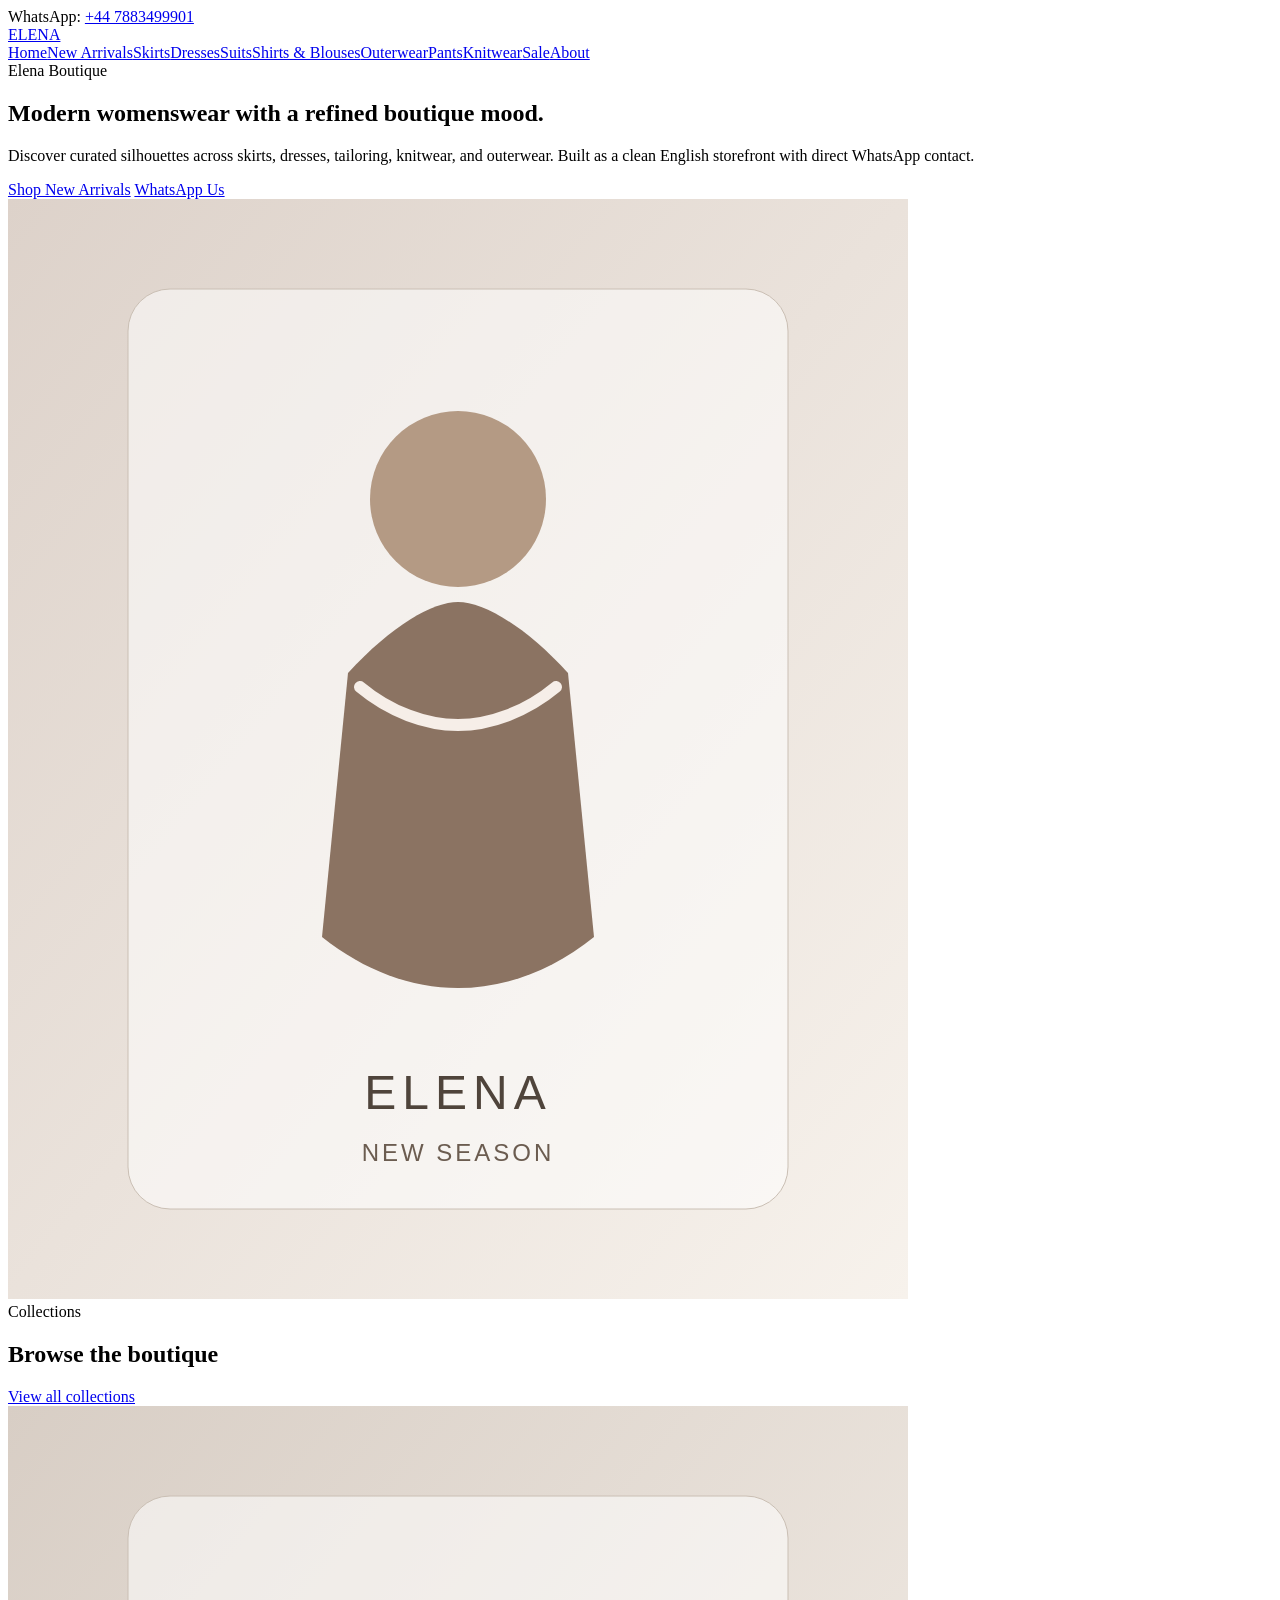
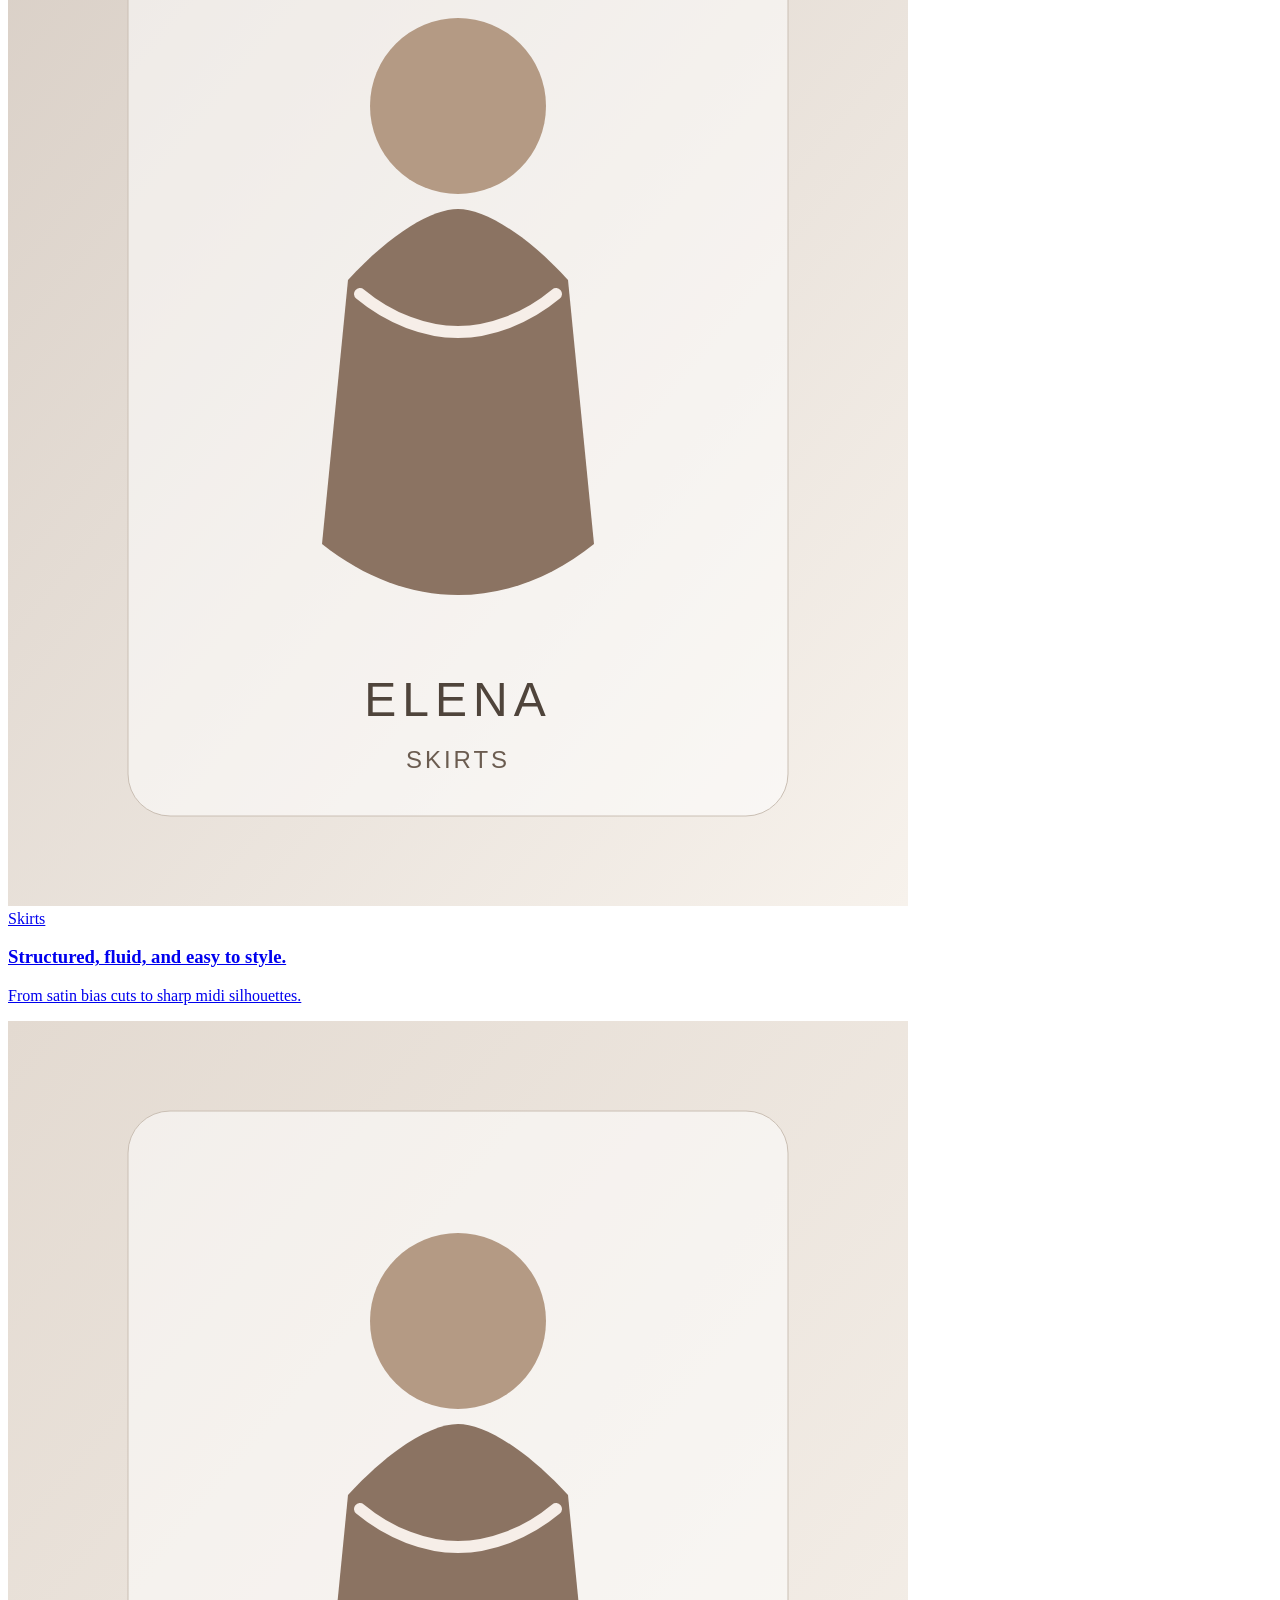
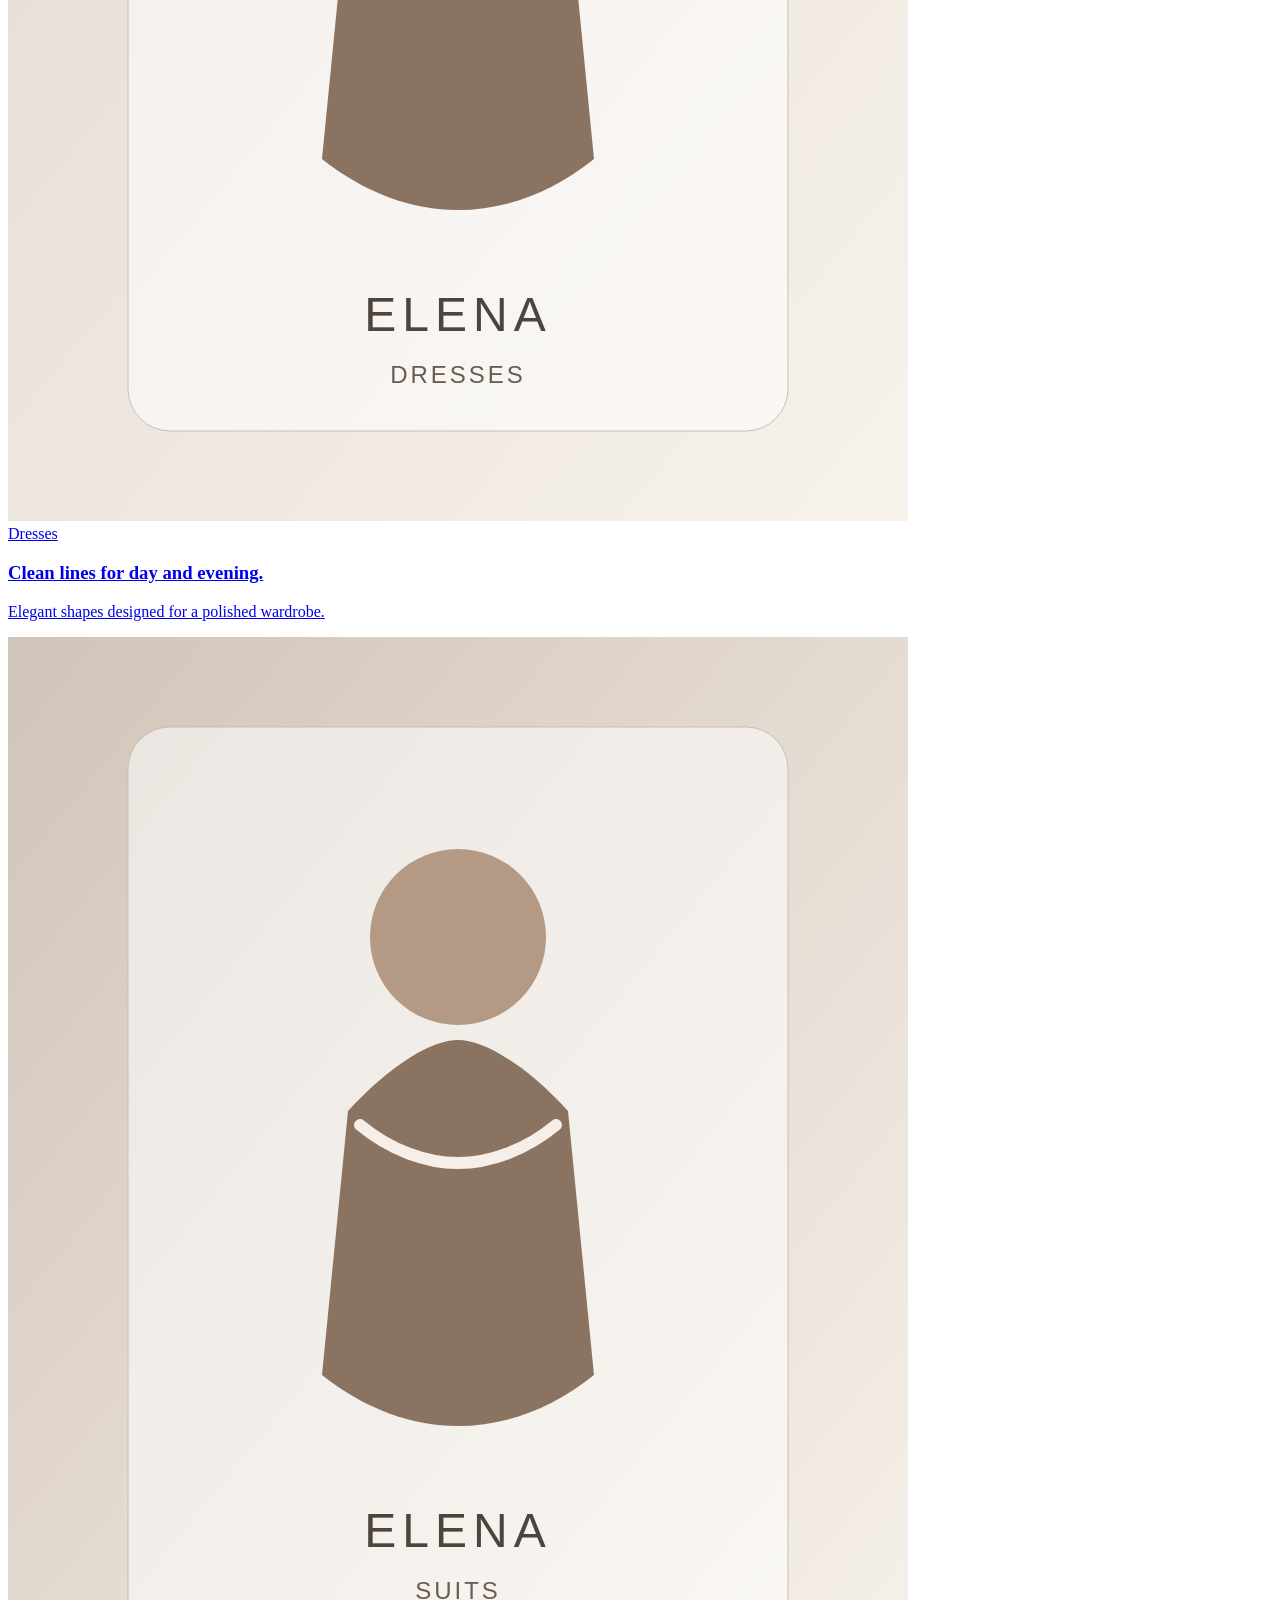
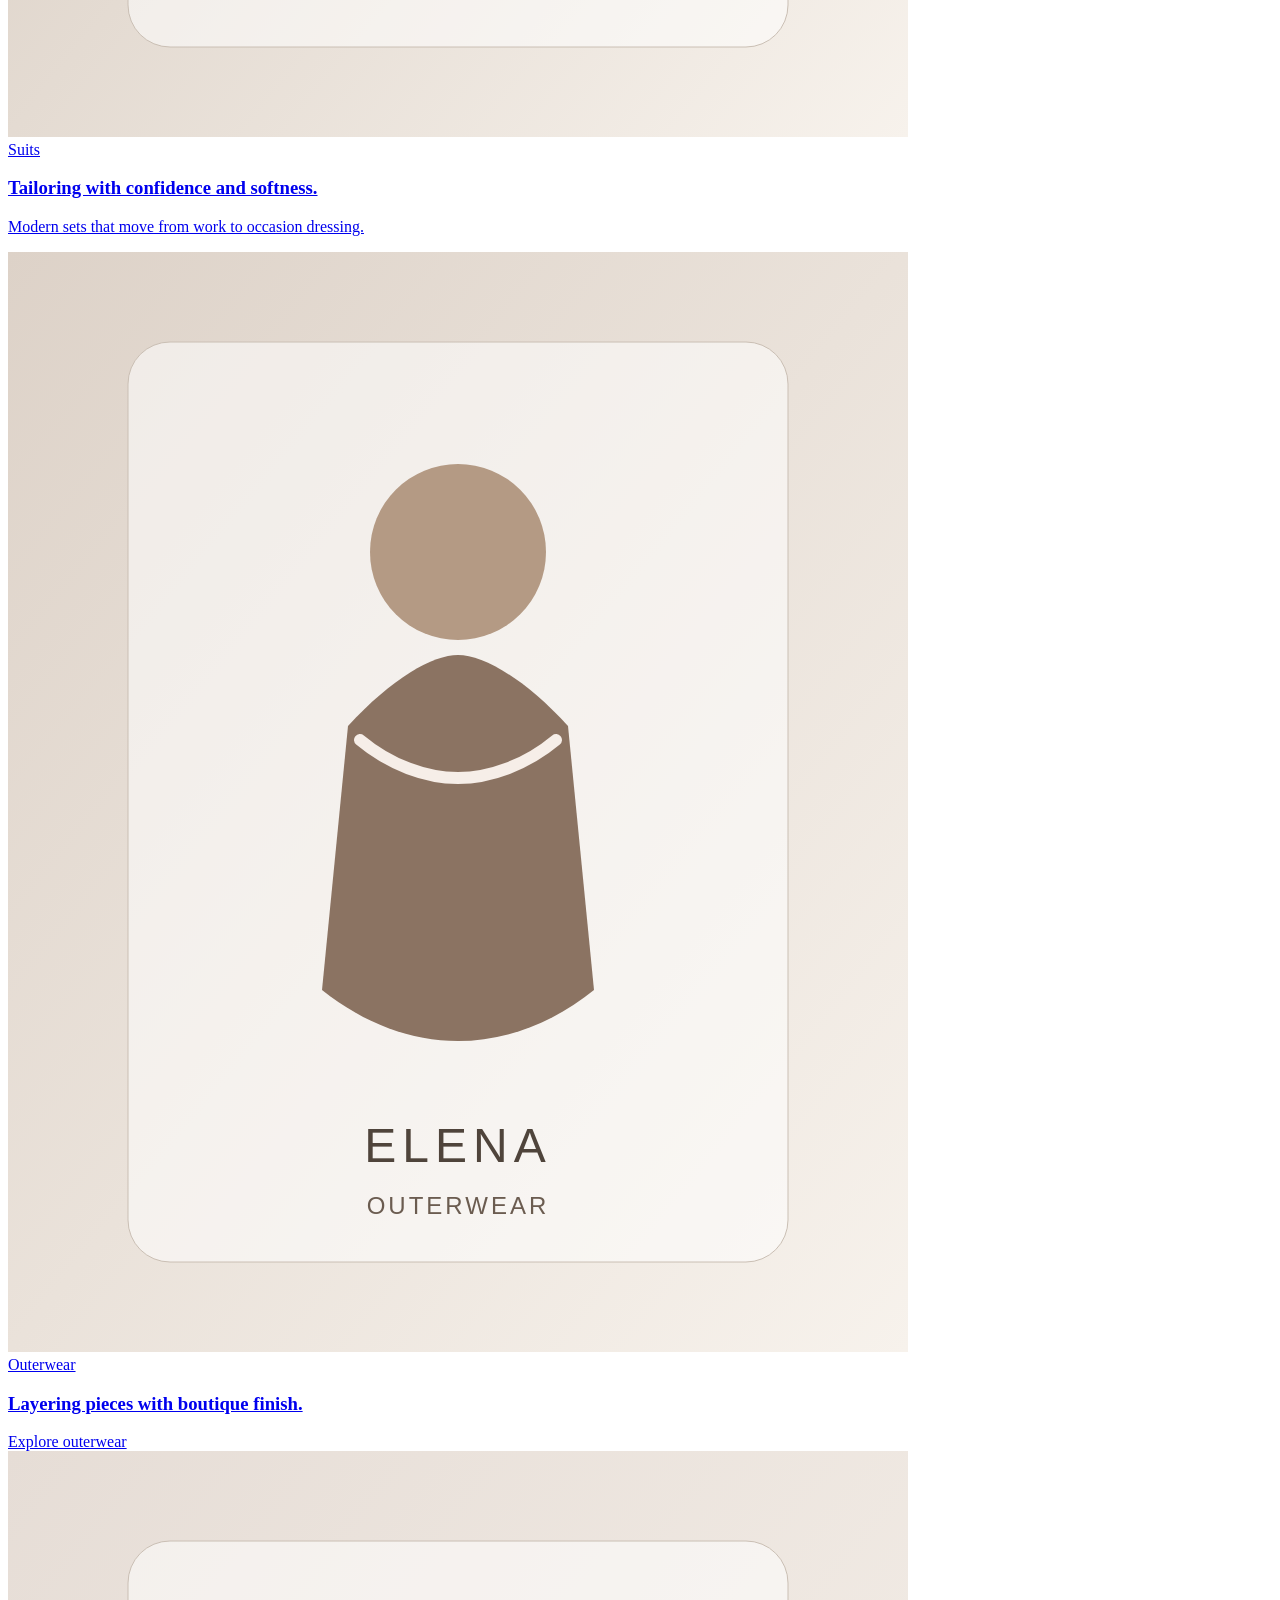
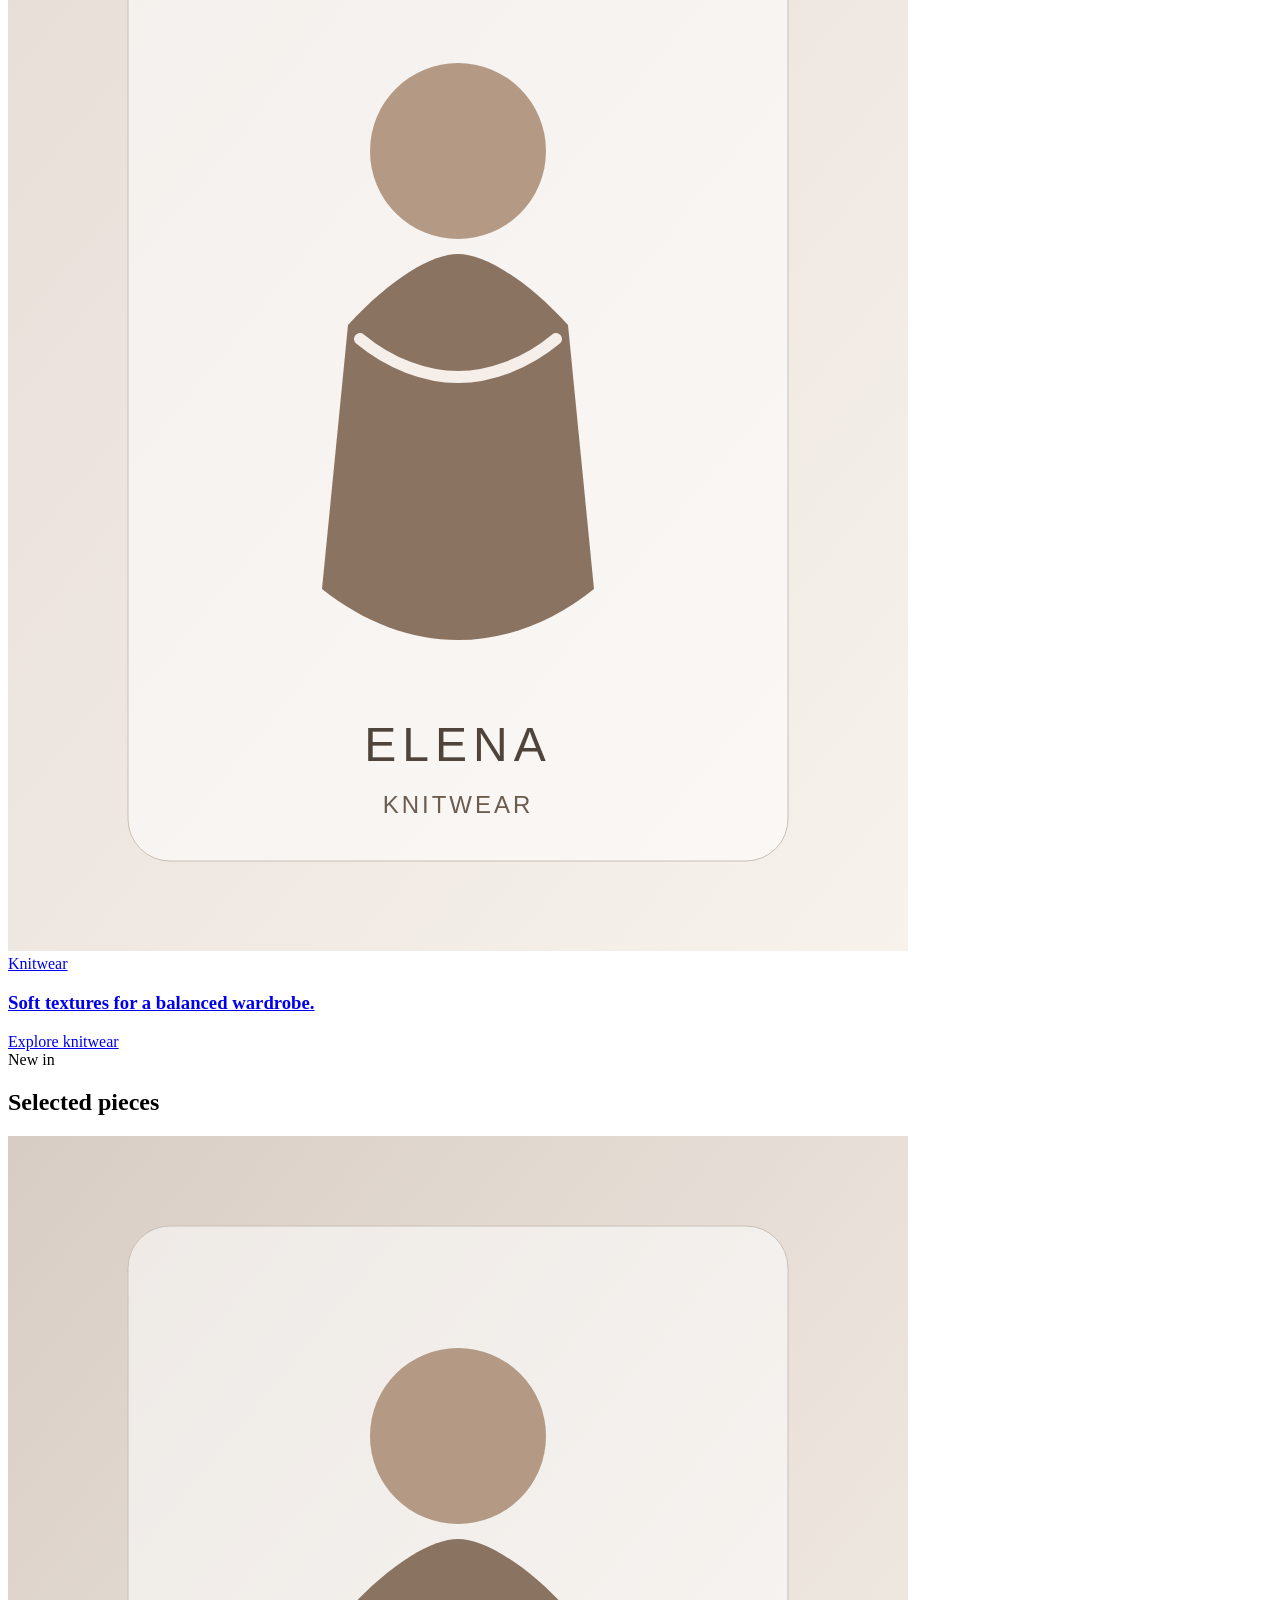
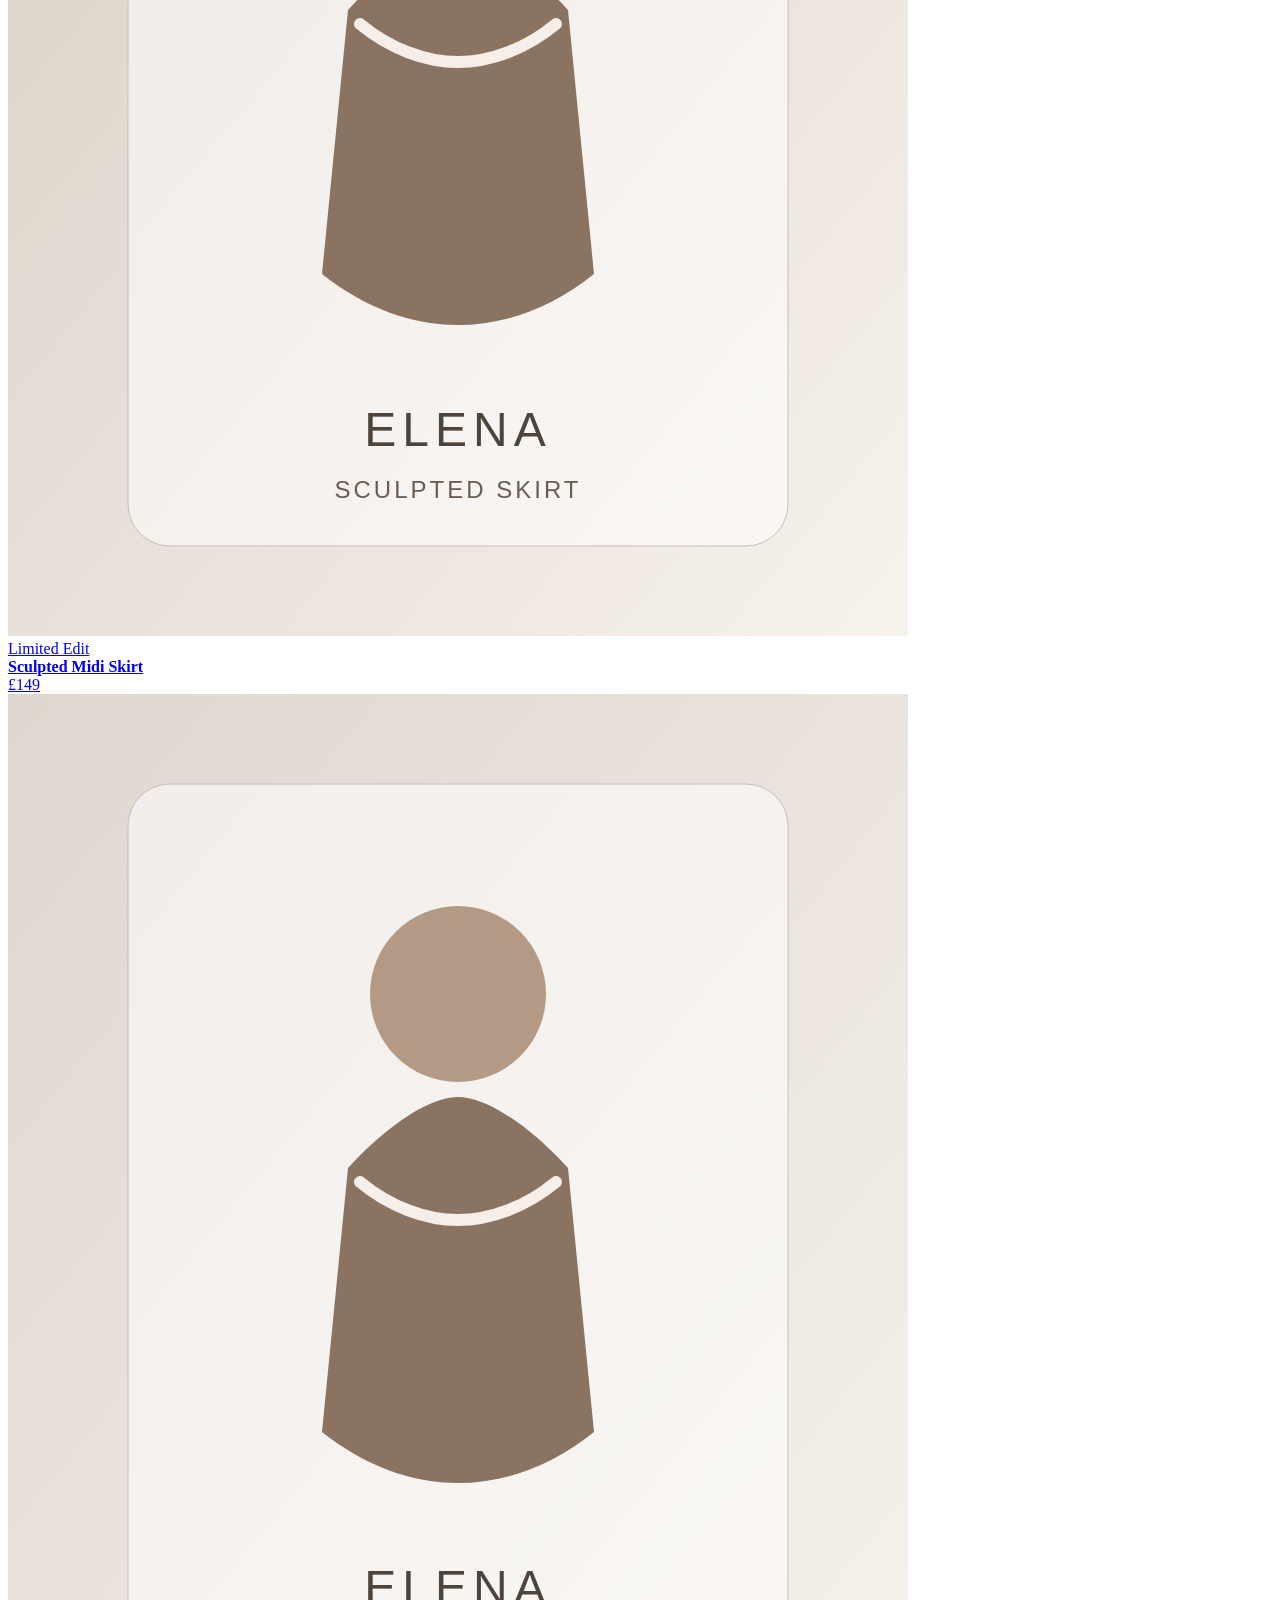
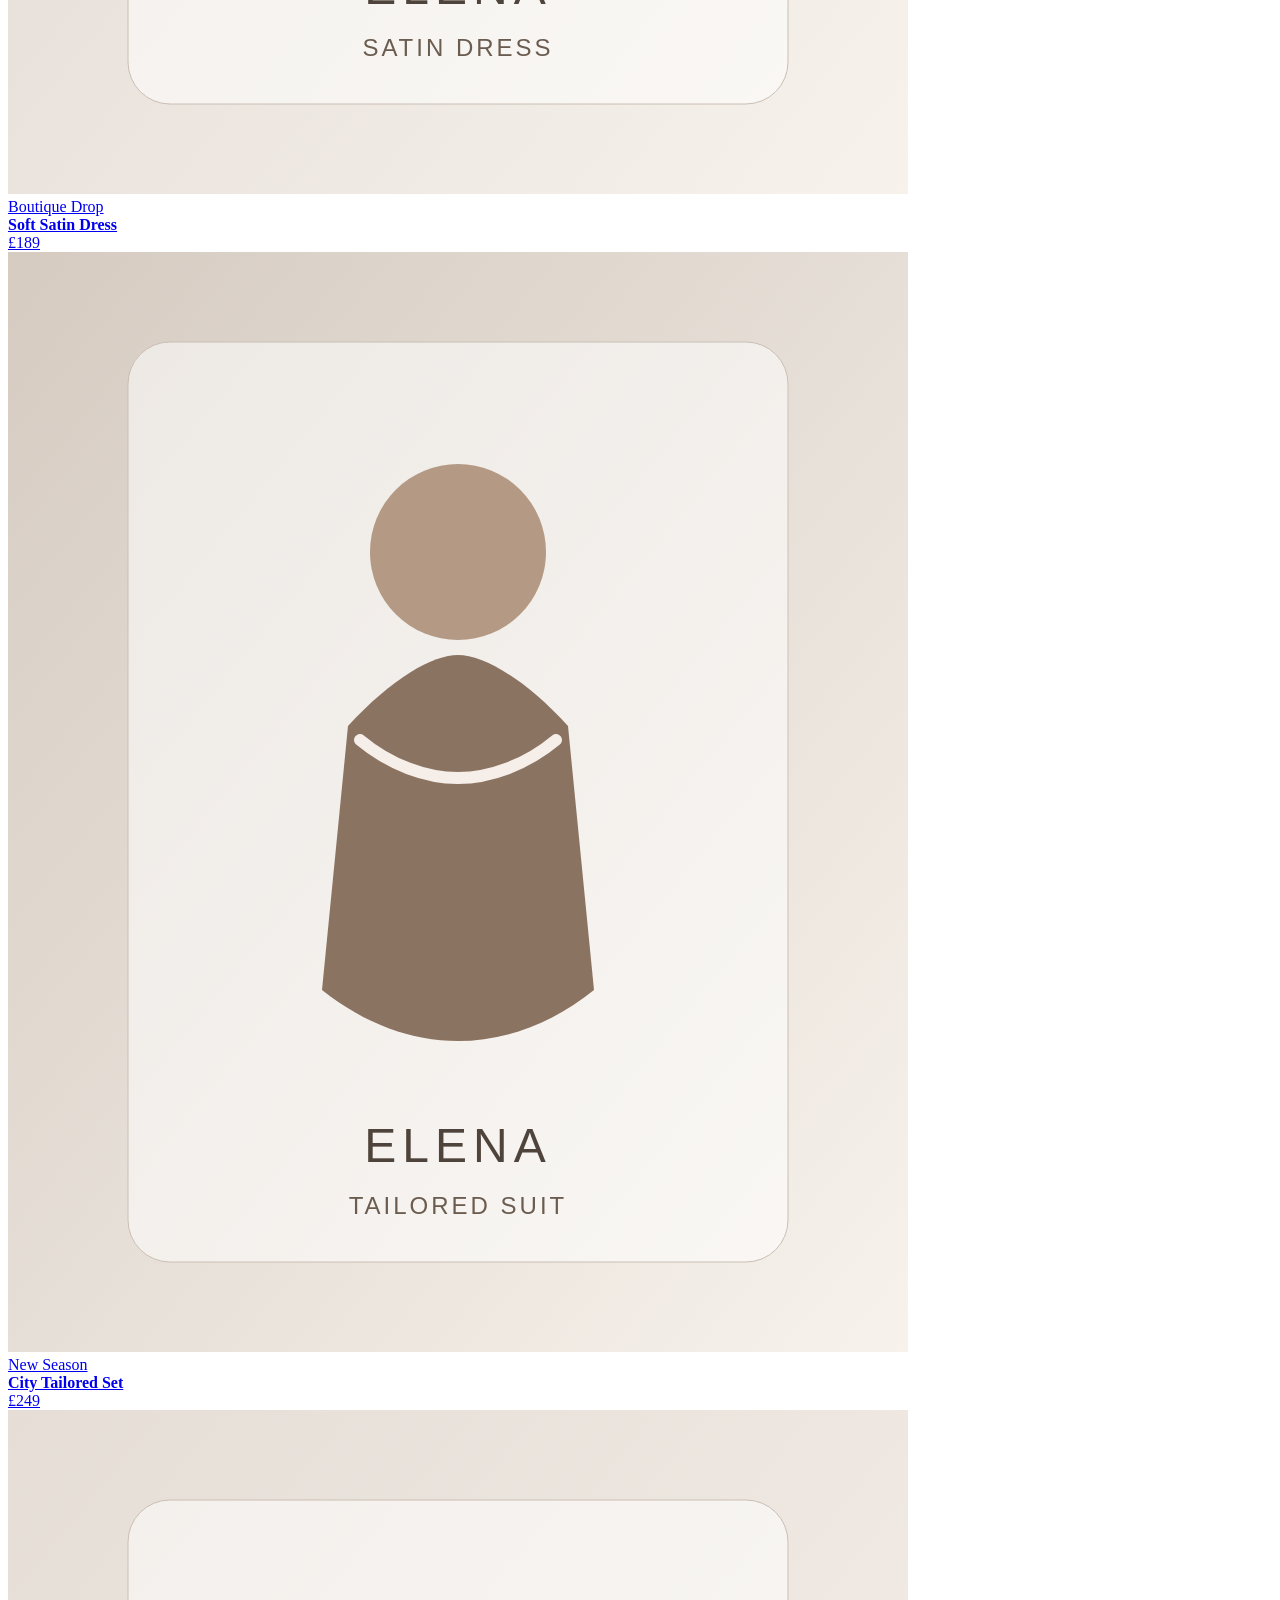
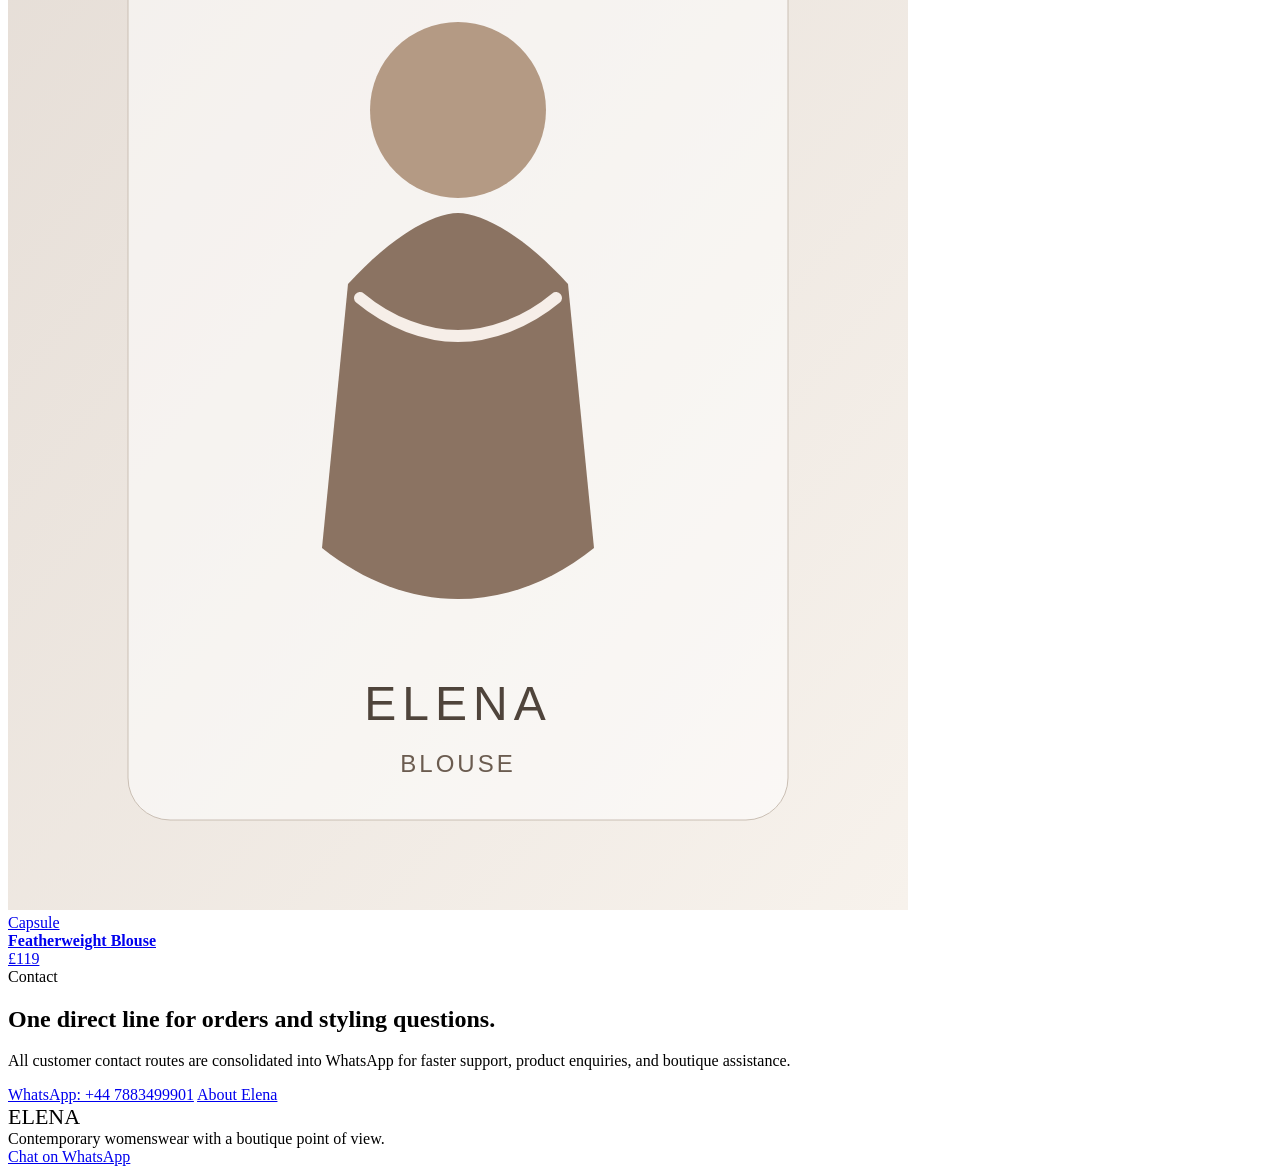
==== index.html @ 4df3e4a5 "Add files via upload" ====
<!doctype html>
<html lang="en">
<head>
  <meta charset="utf-8">
  <meta name="viewport" content="width=device-width,initial-scale=1">
  <title>Home | Elena</title>
  <meta name="description" content="Elena boutique womenswear. Explore skirts, dresses, suits, outerwear and more.">
  <link rel="stylesheet" href="assets/styles.css">
</head>
<body>
  
    <div class="topbar">
      <div class="container">WhatsApp:&nbsp;<a href="https://wa.me/447883499901">+44 7883499901</a></div>
    </div>
    <header>
      <div class="container nav-wrap">
        <a class="brand" href="index.html">ELENA</a>
        <nav><a data-nav href="index.html">Home</a><a data-nav href="new-arrivals.html">New Arrivals</a><a data-nav href="skirts.html">Skirts</a><a data-nav href="dresses.html">Dresses</a><a data-nav href="suits.html">Suits</a><a data-nav href="shirts-blouses.html">Shirts & Blouses</a><a data-nav href="outerwear.html">Outerwear</a><a data-nav href="pants.html">Pants</a><a data-nav href="knitwear.html">Knitwear</a><a data-nav href="sale.html">Sale</a><a data-nav href="about.html">About</a></nav>
      </div>
    </header>
    
  
<main>
  <section class="hero">
    <div class="container hero-grid">
      <div class="hero-card">
        <div class="hero-copy">
          <div class="kicker">Elena Boutique</div>
          <h1>Modern womenswear with a refined boutique mood.</h1>
          <p class="lead">Discover curated silhouettes across skirts, dresses, tailoring, knitwear, and outerwear. Built as a clean English storefront with direct WhatsApp contact.</p>
          <div class="actions">
            <a class="btn primary" href="new-arrivals.html">Shop New Arrivals</a>
            <a class="btn secondary" href="https://wa.me/447883499901">WhatsApp Us</a>
          </div>
        </div>
      </div>
      <div class="hero-card">
        <img src="data:image/svg+xml;utf8,%3Csvg%20xmlns%3D%22http%3A//www.w3.org/2000/svg%22%20width%3D%22900%22%20height%3D%221100%22%20viewBox%3D%220%200%20900%201100%22%3E%0A%20%20%20%20%3Cdefs%3E%0A%20%20%20%20%20%20%3ClinearGradient%20id%3D%22g%22%20x1%3D%220%22%20x2%3D%221%22%20y1%3D%220%22%20y2%3D%221%22%3E%0A%20%20%20%20%20%20%20%20%3Cstop%20offset%3D%220%25%22%20stop-color%3D%22%23ddd2ca%22/%3E%0A%20%20%20%20%20%20%20%20%3Cstop%20offset%3D%22100%25%22%20stop-color%3D%22%23f7f2ec%22/%3E%0A%20%20%20%20%20%20%3C/linearGradient%3E%0A%20%20%20%20%3C/defs%3E%0A%20%20%20%20%3Crect%20width%3D%22100%25%22%20height%3D%22100%25%22%20fill%3D%22url%28%23g%29%22/%3E%0A%20%20%20%20%3Crect%20x%3D%22120%22%20y%3D%2290%22%20width%3D%22660%22%20height%3D%22920%22%20rx%3D%2242%22%20fill%3D%22rgba%28255%2C255%2C255%2C.55%29%22%20stroke%3D%22%23cabfb4%22/%3E%0A%20%20%20%20%3Ccircle%20cx%3D%22450%22%20cy%3D%22300%22%20r%3D%2288%22%20fill%3D%22%23b49a84%22/%3E%0A%20%20%20%20%3Cpath%20d%3D%22M340%20474c44-48%2085-71%20110-71s66%2023%20110%2071l26%20264c-42%2034-90%2051-136%2051-47%200-93-17-136-51z%22%20fill%3D%22%238b7362%22/%3E%0A%20%20%20%20%3Cpath%20d%3D%22M352%20488c30%2025%2066%2038%2098%2038s68-13%2098-38%22%20stroke%3D%22%23f6eee8%22%20stroke-width%3D%2212%22%20fill%3D%22none%22%20stroke-linecap%3D%22round%22/%3E%0A%20%20%20%20%3Ctext%20x%3D%22450%22%20y%3D%22910%22%20text-anchor%3D%22middle%22%20font-family%3D%22Arial%2C%20Helvetica%2C%20sans-serif%22%20font-size%3D%2248%22%20letter-spacing%3D%226%22%20fill%3D%22%234f443b%22%3EELENA%3C/text%3E%0A%20%20%20%20%3Ctext%20x%3D%22450%22%20y%3D%22962%22%20text-anchor%3D%22middle%22%20font-family%3D%22Arial%2C%20Helvetica%2C%20sans-serif%22%20font-size%3D%2224%22%20letter-spacing%3D%223%22%20fill%3D%22%236b5c50%22%3ENEW%20SEASON%3C/text%3E%0A%20%20%20%20%3C/svg%3E" alt="Elena new season look">
      </div>
    </div>
  </section>

  <section class="section">
    <div class="container">
      <div class="section-head">
        <div>
          <div class="kicker">Collections</div>
          <h2>Browse the boutique</h2>
        </div>
        <a class="card-link" href="new-arrivals.html">View all collections</a>
      </div>
      <div class="grid-3">
        <a class="feature-card" href="skirts.html">
          <img src="data:image/svg+xml;utf8,%3Csvg%20xmlns%3D%22http%3A//www.w3.org/2000/svg%22%20width%3D%22900%22%20height%3D%221100%22%20viewBox%3D%220%200%20900%201100%22%3E%0A%20%20%20%20%3Cdefs%3E%0A%20%20%20%20%20%20%3ClinearGradient%20id%3D%22g%22%20x1%3D%220%22%20x2%3D%221%22%20y1%3D%220%22%20y2%3D%221%22%3E%0A%20%20%20%20%20%20%20%20%3Cstop%20offset%3D%220%25%22%20stop-color%3D%22%23d8cec5%22/%3E%0A%20%20%20%20%20%20%20%20%3Cstop%20offset%3D%22100%25%22%20stop-color%3D%22%23f7f2ec%22/%3E%0A%20%20%20%20%20%20%3C/linearGradient%3E%0A%20%20%20%20%3C/defs%3E%0A%20%20%20%20%3Crect%20width%3D%22100%25%22%20height%3D%22100%25%22%20fill%3D%22url%28%23g%29%22/%3E%0A%20%20%20%20%3Crect%20x%3D%22120%22%20y%3D%2290%22%20width%3D%22660%22%20height%3D%22920%22%20rx%3D%2242%22%20fill%3D%22rgba%28255%2C255%2C255%2C.55%29%22%20stroke%3D%22%23cabfb4%22/%3E%0A%20%20%20%20%3Ccircle%20cx%3D%22450%22%20cy%3D%22300%22%20r%3D%2288%22%20fill%3D%22%23b49a84%22/%3E%0A%20%20%20%20%3Cpath%20d%3D%22M340%20474c44-48%2085-71%20110-71s66%2023%20110%2071l26%20264c-42%2034-90%2051-136%2051-47%200-93-17-136-51z%22%20fill%3D%22%238b7362%22/%3E%0A%20%20%20%20%3Cpath%20d%3D%22M352%20488c30%2025%2066%2038%2098%2038s68-13%2098-38%22%20stroke%3D%22%23f6eee8%22%20stroke-width%3D%2212%22%20fill%3D%22none%22%20stroke-linecap%3D%22round%22/%3E%0A%20%20%20%20%3Ctext%20x%3D%22450%22%20y%3D%22910%22%20text-anchor%3D%22middle%22%20font-family%3D%22Arial%2C%20Helvetica%2C%20sans-serif%22%20font-size%3D%2248%22%20letter-spacing%3D%226%22%20fill%3D%22%234f443b%22%3EELENA%3C/text%3E%0A%20%20%20%20%3Ctext%20x%3D%22450%22%20y%3D%22962%22%20text-anchor%3D%22middle%22%20font-family%3D%22Arial%2C%20Helvetica%2C%20sans-serif%22%20font-size%3D%2224%22%20letter-spacing%3D%223%22%20fill%3D%22%236b5c50%22%3ESKIRTS%3C/text%3E%0A%20%20%20%20%3C/svg%3E" alt="Skirts">
          <div class="feature-copy"><div class="meta">Skirts</div><h3>Structured, fluid, and easy to style.</h3><p>From satin bias cuts to sharp midi silhouettes.</p></div>
        </a>
        <a class="feature-card" href="dresses.html">
          <img src="data:image/svg+xml;utf8,%3Csvg%20xmlns%3D%22http%3A//www.w3.org/2000/svg%22%20width%3D%22900%22%20height%3D%221100%22%20viewBox%3D%220%200%20900%201100%22%3E%0A%20%20%20%20%3Cdefs%3E%0A%20%20%20%20%20%20%3ClinearGradient%20id%3D%22g%22%20x1%3D%220%22%20x2%3D%221%22%20y1%3D%220%22%20y2%3D%221%22%3E%0A%20%20%20%20%20%20%20%20%3Cstop%20offset%3D%220%25%22%20stop-color%3D%22%23e3dad1%22/%3E%0A%20%20%20%20%20%20%20%20%3Cstop%20offset%3D%22100%25%22%20stop-color%3D%22%23f7f2ec%22/%3E%0A%20%20%20%20%20%20%3C/linearGradient%3E%0A%20%20%20%20%3C/defs%3E%0A%20%20%20%20%3Crect%20width%3D%22100%25%22%20height%3D%22100%25%22%20fill%3D%22url%28%23g%29%22/%3E%0A%20%20%20%20%3Crect%20x%3D%22120%22%20y%3D%2290%22%20width%3D%22660%22%20height%3D%22920%22%20rx%3D%2242%22%20fill%3D%22rgba%28255%2C255%2C255%2C.55%29%22%20stroke%3D%22%23cabfb4%22/%3E%0A%20%20%20%20%3Ccircle%20cx%3D%22450%22%20cy%3D%22300%22%20r%3D%2288%22%20fill%3D%22%23b49a84%22/%3E%0A%20%20%20%20%3Cpath%20d%3D%22M340%20474c44-48%2085-71%20110-71s66%2023%20110%2071l26%20264c-42%2034-90%2051-136%2051-47%200-93-17-136-51z%22%20fill%3D%22%238b7362%22/%3E%0A%20%20%20%20%3Cpath%20d%3D%22M352%20488c30%2025%2066%2038%2098%2038s68-13%2098-38%22%20stroke%3D%22%23f6eee8%22%20stroke-width%3D%2212%22%20fill%3D%22none%22%20stroke-linecap%3D%22round%22/%3E%0A%20%20%20%20%3Ctext%20x%3D%22450%22%20y%3D%22910%22%20text-anchor%3D%22middle%22%20font-family%3D%22Arial%2C%20Helvetica%2C%20sans-serif%22%20font-size%3D%2248%22%20letter-spacing%3D%226%22%20fill%3D%22%234f443b%22%3EELENA%3C/text%3E%0A%20%20%20%20%3Ctext%20x%3D%22450%22%20y%3D%22962%22%20text-anchor%3D%22middle%22%20font-family%3D%22Arial%2C%20Helvetica%2C%20sans-serif%22%20font-size%3D%2224%22%20letter-spacing%3D%223%22%20fill%3D%22%236b5c50%22%3EDRESSES%3C/text%3E%0A%20%20%20%20%3C/svg%3E" alt="Dresses">
          <div class="feature-copy"><div class="meta">Dresses</div><h3>Clean lines for day and evening.</h3><p>Elegant shapes designed for a polished wardrobe.</p></div>
        </a>
        <a class="feature-card" href="suits.html">
          <img src="data:image/svg+xml;utf8,%3Csvg%20xmlns%3D%22http%3A//www.w3.org/2000/svg%22%20width%3D%22900%22%20height%3D%221100%22%20viewBox%3D%220%200%20900%201100%22%3E%0A%20%20%20%20%3Cdefs%3E%0A%20%20%20%20%20%20%3ClinearGradient%20id%3D%22g%22%20x1%3D%220%22%20x2%3D%221%22%20y1%3D%220%22%20y2%3D%221%22%3E%0A%20%20%20%20%20%20%20%20%3Cstop%20offset%3D%220%25%22%20stop-color%3D%22%23d1c4b8%22/%3E%0A%20%20%20%20%20%20%20%20%3Cstop%20offset%3D%22100%25%22%20stop-color%3D%22%23f7f2ec%22/%3E%0A%20%20%20%20%20%20%3C/linearGradient%3E%0A%20%20%20%20%3C/defs%3E%0A%20%20%20%20%3Crect%20width%3D%22100%25%22%20height%3D%22100%25%22%20fill%3D%22url%28%23g%29%22/%3E%0A%20%20%20%20%3Crect%20x%3D%22120%22%20y%3D%2290%22%20width%3D%22660%22%20height%3D%22920%22%20rx%3D%2242%22%20fill%3D%22rgba%28255%2C255%2C255%2C.55%29%22%20stroke%3D%22%23cabfb4%22/%3E%0A%20%20%20%20%3Ccircle%20cx%3D%22450%22%20cy%3D%22300%22%20r%3D%2288%22%20fill%3D%22%23b49a84%22/%3E%0A%20%20%20%20%3Cpath%20d%3D%22M340%20474c44-48%2085-71%20110-71s66%2023%20110%2071l26%20264c-42%2034-90%2051-136%2051-47%200-93-17-136-51z%22%20fill%3D%22%238b7362%22/%3E%0A%20%20%20%20%3Cpath%20d%3D%22M352%20488c30%2025%2066%2038%2098%2038s68-13%2098-38%22%20stroke%3D%22%23f6eee8%22%20stroke-width%3D%2212%22%20fill%3D%22none%22%20stroke-linecap%3D%22round%22/%3E%0A%20%20%20%20%3Ctext%20x%3D%22450%22%20y%3D%22910%22%20text-anchor%3D%22middle%22%20font-family%3D%22Arial%2C%20Helvetica%2C%20sans-serif%22%20font-size%3D%2248%22%20letter-spacing%3D%226%22%20fill%3D%22%234f443b%22%3EELENA%3C/text%3E%0A%20%20%20%20%3Ctext%20x%3D%22450%22%20y%3D%22962%22%20text-anchor%3D%22middle%22%20font-family%3D%22Arial%2C%20Helvetica%2C%20sans-serif%22%20font-size%3D%2224%22%20letter-spacing%3D%223%22%20fill%3D%22%236b5c50%22%3ESUITS%3C/text%3E%0A%20%20%20%20%3C/svg%3E" alt="Suits">
          <div class="feature-copy"><div class="meta">Suits</div><h3>Tailoring with confidence and softness.</h3><p>Modern sets that move from work to occasion dressing.</p></div>
        </a>
      </div>
    </div>
  </section>

  <section class="section">
    <div class="container grid-2">
      <a class="look-card" href="outerwear.html">
        <img src="data:image/svg+xml;utf8,%3Csvg%20xmlns%3D%22http%3A//www.w3.org/2000/svg%22%20width%3D%22900%22%20height%3D%221100%22%20viewBox%3D%220%200%20900%201100%22%3E%0A%20%20%20%20%3Cdefs%3E%0A%20%20%20%20%20%20%3ClinearGradient%20id%3D%22g%22%20x1%3D%220%22%20x2%3D%221%22%20y1%3D%220%22%20y2%3D%221%22%3E%0A%20%20%20%20%20%20%20%20%3Cstop%20offset%3D%220%25%22%20stop-color%3D%22%23ddd2c8%22/%3E%0A%20%20%20%20%20%20%20%20%3Cstop%20offset%3D%22100%25%22%20stop-color%3D%22%23f7f2ec%22/%3E%0A%20%20%20%20%20%20%3C/linearGradient%3E%0A%20%20%20%20%3C/defs%3E%0A%20%20%20%20%3Crect%20width%3D%22100%25%22%20height%3D%22100%25%22%20fill%3D%22url%28%23g%29%22/%3E%0A%20%20%20%20%3Crect%20x%3D%22120%22%20y%3D%2290%22%20width%3D%22660%22%20height%3D%22920%22%20rx%3D%2242%22%20fill%3D%22rgba%28255%2C255%2C255%2C.55%29%22%20stroke%3D%22%23cabfb4%22/%3E%0A%20%20%20%20%3Ccircle%20cx%3D%22450%22%20cy%3D%22300%22%20r%3D%2288%22%20fill%3D%22%23b49a84%22/%3E%0A%20%20%20%20%3Cpath%20d%3D%22M340%20474c44-48%2085-71%20110-71s66%2023%20110%2071l26%20264c-42%2034-90%2051-136%2051-47%200-93-17-136-51z%22%20fill%3D%22%238b7362%22/%3E%0A%20%20%20%20%3Cpath%20d%3D%22M352%20488c30%2025%2066%2038%2098%2038s68-13%2098-38%22%20stroke%3D%22%23f6eee8%22%20stroke-width%3D%2212%22%20fill%3D%22none%22%20stroke-linecap%3D%22round%22/%3E%0A%20%20%20%20%3Ctext%20x%3D%22450%22%20y%3D%22910%22%20text-anchor%3D%22middle%22%20font-family%3D%22Arial%2C%20Helvetica%2C%20sans-serif%22%20font-size%3D%2248%22%20letter-spacing%3D%226%22%20fill%3D%22%234f443b%22%3EELENA%3C/text%3E%0A%20%20%20%20%3Ctext%20x%3D%22450%22%20y%3D%22962%22%20text-anchor%3D%22middle%22%20font-family%3D%22Arial%2C%20Helvetica%2C%20sans-serif%22%20font-size%3D%2224%22%20letter-spacing%3D%223%22%20fill%3D%22%236b5c50%22%3EOUTERWEAR%3C/text%3E%0A%20%20%20%20%3C/svg%3E" alt="Outerwear">
        <div class="look-copy"><div class="meta">Outerwear</div><h3>Layering pieces with boutique finish.</h3><span class="card-link">Explore outerwear</span></div>
      </a>
      <a class="look-card" href="knitwear.html">
        <img src="data:image/svg+xml;utf8,%3Csvg%20xmlns%3D%22http%3A//www.w3.org/2000/svg%22%20width%3D%22900%22%20height%3D%221100%22%20viewBox%3D%220%200%20900%201100%22%3E%0A%20%20%20%20%3Cdefs%3E%0A%20%20%20%20%20%20%3ClinearGradient%20id%3D%22g%22%20x1%3D%220%22%20x2%3D%221%22%20y1%3D%220%22%20y2%3D%221%22%3E%0A%20%20%20%20%20%20%20%20%3Cstop%20offset%3D%220%25%22%20stop-color%3D%22%23e6ddd6%22/%3E%0A%20%20%20%20%20%20%20%20%3Cstop%20offset%3D%22100%25%22%20stop-color%3D%22%23f7f2ec%22/%3E%0A%20%20%20%20%20%20%3C/linearGradient%3E%0A%20%20%20%20%3C/defs%3E%0A%20%20%20%20%3Crect%20width%3D%22100%25%22%20height%3D%22100%25%22%20fill%3D%22url%28%23g%29%22/%3E%0A%20%20%20%20%3Crect%20x%3D%22120%22%20y%3D%2290%22%20width%3D%22660%22%20height%3D%22920%22%20rx%3D%2242%22%20fill%3D%22rgba%28255%2C255%2C255%2C.55%29%22%20stroke%3D%22%23cabfb4%22/%3E%0A%20%20%20%20%3Ccircle%20cx%3D%22450%22%20cy%3D%22300%22%20r%3D%2288%22%20fill%3D%22%23b49a84%22/%3E%0A%20%20%20%20%3Cpath%20d%3D%22M340%20474c44-48%2085-71%20110-71s66%2023%20110%2071l26%20264c-42%2034-90%2051-136%2051-47%200-93-17-136-51z%22%20fill%3D%22%238b7362%22/%3E%0A%20%20%20%20%3Cpath%20d%3D%22M352%20488c30%2025%2066%2038%2098%2038s68-13%2098-38%22%20stroke%3D%22%23f6eee8%22%20stroke-width%3D%2212%22%20fill%3D%22none%22%20stroke-linecap%3D%22round%22/%3E%0A%20%20%20%20%3Ctext%20x%3D%22450%22%20y%3D%22910%22%20text-anchor%3D%22middle%22%20font-family%3D%22Arial%2C%20Helvetica%2C%20sans-serif%22%20font-size%3D%2248%22%20letter-spacing%3D%226%22%20fill%3D%22%234f443b%22%3EELENA%3C/text%3E%0A%20%20%20%20%3Ctext%20x%3D%22450%22%20y%3D%22962%22%20text-anchor%3D%22middle%22%20font-family%3D%22Arial%2C%20Helvetica%2C%20sans-serif%22%20font-size%3D%2224%22%20letter-spacing%3D%223%22%20fill%3D%22%236b5c50%22%3EKNITWEAR%3C/text%3E%0A%20%20%20%20%3C/svg%3E" alt="Knitwear">
        <div class="look-copy"><div class="meta">Knitwear</div><h3>Soft textures for a balanced wardrobe.</h3><span class="card-link">Explore knitwear</span></div>
      </a>
    </div>
  </section>

  <section class="section">
    <div class="container">
      <div class="section-head">
        <div>
          <div class="kicker">New in</div>
          <h2>Selected pieces</h2>
        </div>
      </div>
      <div class="grid-4">
        
        <a class="product-card" href="new-arrivals.html">
          <img src="data:image/svg+xml;utf8,%3Csvg%20xmlns%3D%22http%3A//www.w3.org/2000/svg%22%20width%3D%22900%22%20height%3D%221100%22%20viewBox%3D%220%200%20900%201100%22%3E%0A%20%20%20%20%3Cdefs%3E%0A%20%20%20%20%20%20%3ClinearGradient%20id%3D%22g%22%20x1%3D%220%22%20x2%3D%221%22%20y1%3D%220%22%20y2%3D%221%22%3E%0A%20%20%20%20%20%20%20%20%3Cstop%20offset%3D%220%25%22%20stop-color%3D%22%23d8cdc4%22/%3E%0A%20%20%20%20%20%20%20%20%3Cstop%20offset%3D%22100%25%22%20stop-color%3D%22%23f7f2ec%22/%3E%0A%20%20%20%20%20%20%3C/linearGradient%3E%0A%20%20%20%20%3C/defs%3E%0A%20%20%20%20%3Crect%20width%3D%22100%25%22%20height%3D%22100%25%22%20fill%3D%22url%28%23g%29%22/%3E%0A%20%20%20%20%3Crect%20x%3D%22120%22%20y%3D%2290%22%20width%3D%22660%22%20height%3D%22920%22%20rx%3D%2242%22%20fill%3D%22rgba%28255%2C255%2C255%2C.55%29%22%20stroke%3D%22%23cabfb4%22/%3E%0A%20%20%20%20%3Ccircle%20cx%3D%22450%22%20cy%3D%22300%22%20r%3D%2288%22%20fill%3D%22%23b49a84%22/%3E%0A%20%20%20%20%3Cpath%20d%3D%22M340%20474c44-48%2085-71%20110-71s66%2023%20110%2071l26%20264c-42%2034-90%2051-136%2051-47%200-93-17-136-51z%22%20fill%3D%22%238b7362%22/%3E%0A%20%20%20%20%3Cpath%20d%3D%22M352%20488c30%2025%2066%2038%2098%2038s68-13%2098-38%22%20stroke%3D%22%23f6eee8%22%20stroke-width%3D%2212%22%20fill%3D%22none%22%20stroke-linecap%3D%22round%22/%3E%0A%20%20%20%20%3Ctext%20x%3D%22450%22%20y%3D%22910%22%20text-anchor%3D%22middle%22%20font-family%3D%22Arial%2C%20Helvetica%2C%20sans-serif%22%20font-size%3D%2248%22%20letter-spacing%3D%226%22%20fill%3D%22%234f443b%22%3EELENA%3C/text%3E%0A%20%20%20%20%3Ctext%20x%3D%22450%22%20y%3D%22962%22%20text-anchor%3D%22middle%22%20font-family%3D%22Arial%2C%20Helvetica%2C%20sans-serif%22%20font-size%3D%2224%22%20letter-spacing%3D%223%22%20fill%3D%22%236b5c50%22%3ESCULPTED%20SKIRT%3C/text%3E%0A%20%20%20%20%3C/svg%3E" alt="Sculpted Midi Skirt">
          <div class="product-copy">
            <div><div class="meta">Limited Edit</div><strong>Sculpted Midi Skirt</strong></div>
            <div class="price">£149</div>
          </div>
        </a>
        <a class="product-card" href="new-arrivals.html">
          <img src="data:image/svg+xml;utf8,%3Csvg%20xmlns%3D%22http%3A//www.w3.org/2000/svg%22%20width%3D%22900%22%20height%3D%221100%22%20viewBox%3D%220%200%20900%201100%22%3E%0A%20%20%20%20%3Cdefs%3E%0A%20%20%20%20%20%20%3ClinearGradient%20id%3D%22g%22%20x1%3D%220%22%20x2%3D%221%22%20y1%3D%220%22%20y2%3D%221%22%3E%0A%20%20%20%20%20%20%20%20%3Cstop%20offset%3D%220%25%22%20stop-color%3D%22%23ded6cf%22/%3E%0A%20%20%20%20%20%20%20%20%3Cstop%20offset%3D%22100%25%22%20stop-color%3D%22%23f7f2ec%22/%3E%0A%20%20%20%20%20%20%3C/linearGradient%3E%0A%20%20%20%20%3C/defs%3E%0A%20%20%20%20%3Crect%20width%3D%22100%25%22%20height%3D%22100%25%22%20fill%3D%22url%28%23g%29%22/%3E%0A%20%20%20%20%3Crect%20x%3D%22120%22%20y%3D%2290%22%20width%3D%22660%22%20height%3D%22920%22%20rx%3D%2242%22%20fill%3D%22rgba%28255%2C255%2C255%2C.55%29%22%20stroke%3D%22%23cabfb4%22/%3E%0A%20%20%20%20%3Ccircle%20cx%3D%22450%22%20cy%3D%22300%22%20r%3D%2288%22%20fill%3D%22%23b49a84%22/%3E%0A%20%20%20%20%3Cpath%20d%3D%22M340%20474c44-48%2085-71%20110-71s66%2023%20110%2071l26%20264c-42%2034-90%2051-136%2051-47%200-93-17-136-51z%22%20fill%3D%22%238b7362%22/%3E%0A%20%20%20%20%3Cpath%20d%3D%22M352%20488c30%2025%2066%2038%2098%2038s68-13%2098-38%22%20stroke%3D%22%23f6eee8%22%20stroke-width%3D%2212%22%20fill%3D%22none%22%20stroke-linecap%3D%22round%22/%3E%0A%20%20%20%20%3Ctext%20x%3D%22450%22%20y%3D%22910%22%20text-anchor%3D%22middle%22%20font-family%3D%22Arial%2C%20Helvetica%2C%20sans-serif%22%20font-size%3D%2248%22%20letter-spacing%3D%226%22%20fill%3D%22%234f443b%22%3EELENA%3C/text%3E%0A%20%20%20%20%3Ctext%20x%3D%22450%22%20y%3D%22962%22%20text-anchor%3D%22middle%22%20font-family%3D%22Arial%2C%20Helvetica%2C%20sans-serif%22%20font-size%3D%2224%22%20letter-spacing%3D%223%22%20fill%3D%22%236b5c50%22%3ESATIN%20DRESS%3C/text%3E%0A%20%20%20%20%3C/svg%3E" alt="Soft Satin Dress">
          <div class="product-copy">
            <div><div class="meta">Boutique Drop</div><strong>Soft Satin Dress</strong></div>
            <div class="price">£189</div>
          </div>
        </a>
        <a class="product-card" href="new-arrivals.html">
          <img src="data:image/svg+xml;utf8,%3Csvg%20xmlns%3D%22http%3A//www.w3.org/2000/svg%22%20width%3D%22900%22%20height%3D%221100%22%20viewBox%3D%220%200%20900%201100%22%3E%0A%20%20%20%20%3Cdefs%3E%0A%20%20%20%20%20%20%3ClinearGradient%20id%3D%22g%22%20x1%3D%220%22%20x2%3D%221%22%20y1%3D%220%22%20y2%3D%221%22%3E%0A%20%20%20%20%20%20%20%20%3Cstop%20offset%3D%220%25%22%20stop-color%3D%22%23d5cbc1%22/%3E%0A%20%20%20%20%20%20%20%20%3Cstop%20offset%3D%22100%25%22%20stop-color%3D%22%23f7f2ec%22/%3E%0A%20%20%20%20%20%20%3C/linearGradient%3E%0A%20%20%20%20%3C/defs%3E%0A%20%20%20%20%3Crect%20width%3D%22100%25%22%20height%3D%22100%25%22%20fill%3D%22url%28%23g%29%22/%3E%0A%20%20%20%20%3Crect%20x%3D%22120%22%20y%3D%2290%22%20width%3D%22660%22%20height%3D%22920%22%20rx%3D%2242%22%20fill%3D%22rgba%28255%2C255%2C255%2C.55%29%22%20stroke%3D%22%23cabfb4%22/%3E%0A%20%20%20%20%3Ccircle%20cx%3D%22450%22%20cy%3D%22300%22%20r%3D%2288%22%20fill%3D%22%23b49a84%22/%3E%0A%20%20%20%20%3Cpath%20d%3D%22M340%20474c44-48%2085-71%20110-71s66%2023%20110%2071l26%20264c-42%2034-90%2051-136%2051-47%200-93-17-136-51z%22%20fill%3D%22%238b7362%22/%3E%0A%20%20%20%20%3Cpath%20d%3D%22M352%20488c30%2025%2066%2038%2098%2038s68-13%2098-38%22%20stroke%3D%22%23f6eee8%22%20stroke-width%3D%2212%22%20fill%3D%22none%22%20stroke-linecap%3D%22round%22/%3E%0A%20%20%20%20%3Ctext%20x%3D%22450%22%20y%3D%22910%22%20text-anchor%3D%22middle%22%20font-family%3D%22Arial%2C%20Helvetica%2C%20sans-serif%22%20font-size%3D%2248%22%20letter-spacing%3D%226%22%20fill%3D%22%234f443b%22%3EELENA%3C/text%3E%0A%20%20%20%20%3Ctext%20x%3D%22450%22%20y%3D%22962%22%20text-anchor%3D%22middle%22%20font-family%3D%22Arial%2C%20Helvetica%2C%20sans-serif%22%20font-size%3D%2224%22%20letter-spacing%3D%223%22%20fill%3D%22%236b5c50%22%3ETAILORED%20SUIT%3C/text%3E%0A%20%20%20%20%3C/svg%3E" alt="City Tailored Set">
          <div class="product-copy">
            <div><div class="meta">New Season</div><strong>City Tailored Set</strong></div>
            <div class="price">£249</div>
          </div>
        </a>
        <a class="product-card" href="new-arrivals.html">
          <img src="data:image/svg+xml;utf8,%3Csvg%20xmlns%3D%22http%3A//www.w3.org/2000/svg%22%20width%3D%22900%22%20height%3D%221100%22%20viewBox%3D%220%200%20900%201100%22%3E%0A%20%20%20%20%3Cdefs%3E%0A%20%20%20%20%20%20%3ClinearGradient%20id%3D%22g%22%20x1%3D%220%22%20x2%3D%221%22%20y1%3D%220%22%20y2%3D%221%22%3E%0A%20%20%20%20%20%20%20%20%3Cstop%20offset%3D%220%25%22%20stop-color%3D%22%23e5ddd6%22/%3E%0A%20%20%20%20%20%20%20%20%3Cstop%20offset%3D%22100%25%22%20stop-color%3D%22%23f7f2ec%22/%3E%0A%20%20%20%20%20%20%3C/linearGradient%3E%0A%20%20%20%20%3C/defs%3E%0A%20%20%20%20%3Crect%20width%3D%22100%25%22%20height%3D%22100%25%22%20fill%3D%22url%28%23g%29%22/%3E%0A%20%20%20%20%3Crect%20x%3D%22120%22%20y%3D%2290%22%20width%3D%22660%22%20height%3D%22920%22%20rx%3D%2242%22%20fill%3D%22rgba%28255%2C255%2C255%2C.55%29%22%20stroke%3D%22%23cabfb4%22/%3E%0A%20%20%20%20%3Ccircle%20cx%3D%22450%22%20cy%3D%22300%22%20r%3D%2288%22%20fill%3D%22%23b49a84%22/%3E%0A%20%20%20%20%3Cpath%20d%3D%22M340%20474c44-48%2085-71%20110-71s66%2023%20110%2071l26%20264c-42%2034-90%2051-136%2051-47%200-93-17-136-51z%22%20fill%3D%22%238b7362%22/%3E%0A%20%20%20%20%3Cpath%20d%3D%22M352%20488c30%2025%2066%2038%2098%2038s68-13%2098-38%22%20stroke%3D%22%23f6eee8%22%20stroke-width%3D%2212%22%20fill%3D%22none%22%20stroke-linecap%3D%22round%22/%3E%0A%20%20%20%20%3Ctext%20x%3D%22450%22%20y%3D%22910%22%20text-anchor%3D%22middle%22%20font-family%3D%22Arial%2C%20Helvetica%2C%20sans-serif%22%20font-size%3D%2248%22%20letter-spacing%3D%226%22%20fill%3D%22%234f443b%22%3EELENA%3C/text%3E%0A%20%20%20%20%3Ctext%20x%3D%22450%22%20y%3D%22962%22%20text-anchor%3D%22middle%22%20font-family%3D%22Arial%2C%20Helvetica%2C%20sans-serif%22%20font-size%3D%2224%22%20letter-spacing%3D%223%22%20fill%3D%22%236b5c50%22%3EBLOUSE%3C/text%3E%0A%20%20%20%20%3C/svg%3E" alt="Featherweight Blouse">
          <div class="product-copy">
            <div><div class="meta">Capsule</div><strong>Featherweight Blouse</strong></div>
            <div class="price">£119</div>
          </div>
        </a>
      </div>
    </div>
  </section>

  <section class="section">
    <div class="container">
      <div class="about-card">
        <div class="about-copy">
          <div class="kicker">Contact</div>
          <h2>One direct line for orders and styling questions.</h2>
          <p>All customer contact routes are consolidated into WhatsApp for faster support, product enquiries, and boutique assistance.</p>
          <div class="actions">
            <a class="btn primary" href="https://wa.me/447883499901">WhatsApp: +44 7883499901</a>
            <a class="btn secondary" href="about.html">About Elena</a>
          </div>
        </div>
      </div>
    </div>
  </section>
</main>

  
    <footer>
      <div class="container">
        <div class="footer-box">
          <div>
            <div class="brand" style="font-size:22px">ELENA</div>
            <div class="small">Contemporary womenswear with a boutique point of view.</div>
          </div>
          <div>
            <a class="btn primary" href="https://wa.me/447883499901">Chat on WhatsApp</a>
          </div>
        </div>
      </div>
    </footer>
    <script src="assets/script.js"></script>
    
</body>
</html>
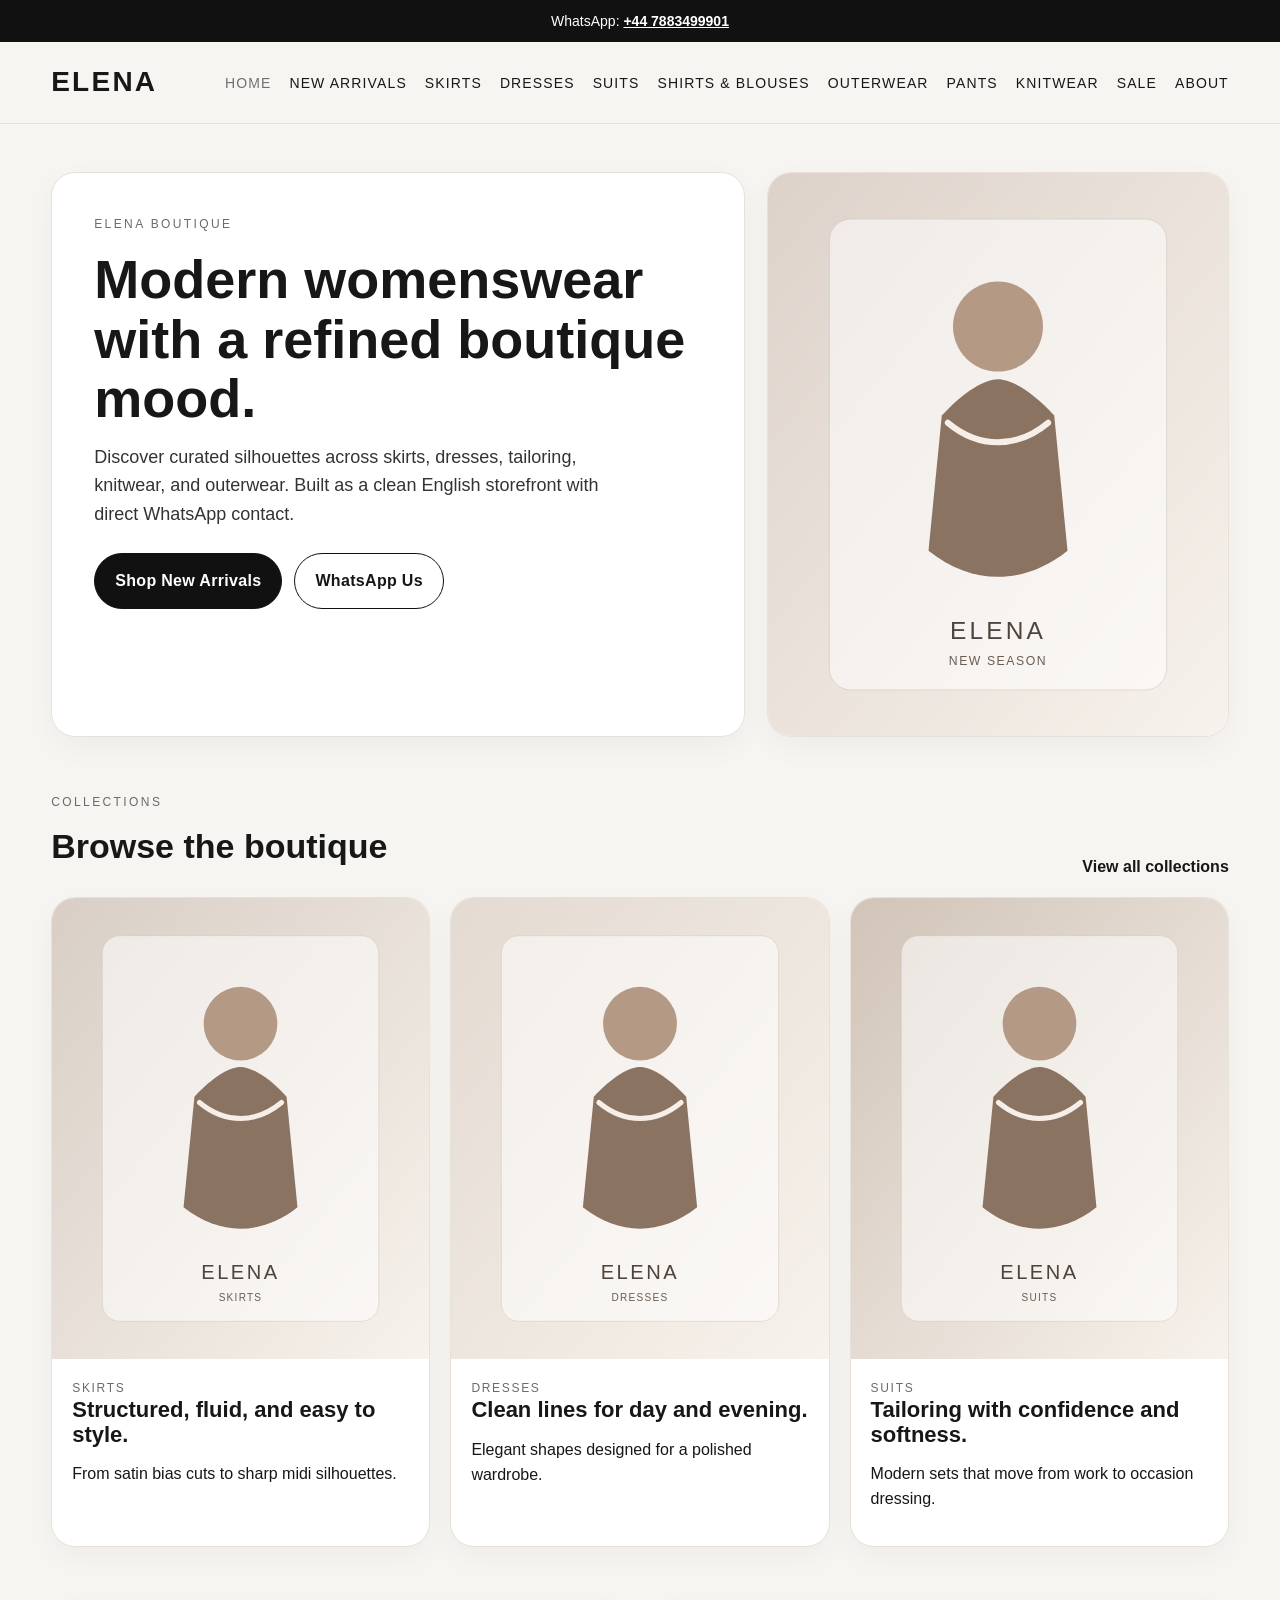
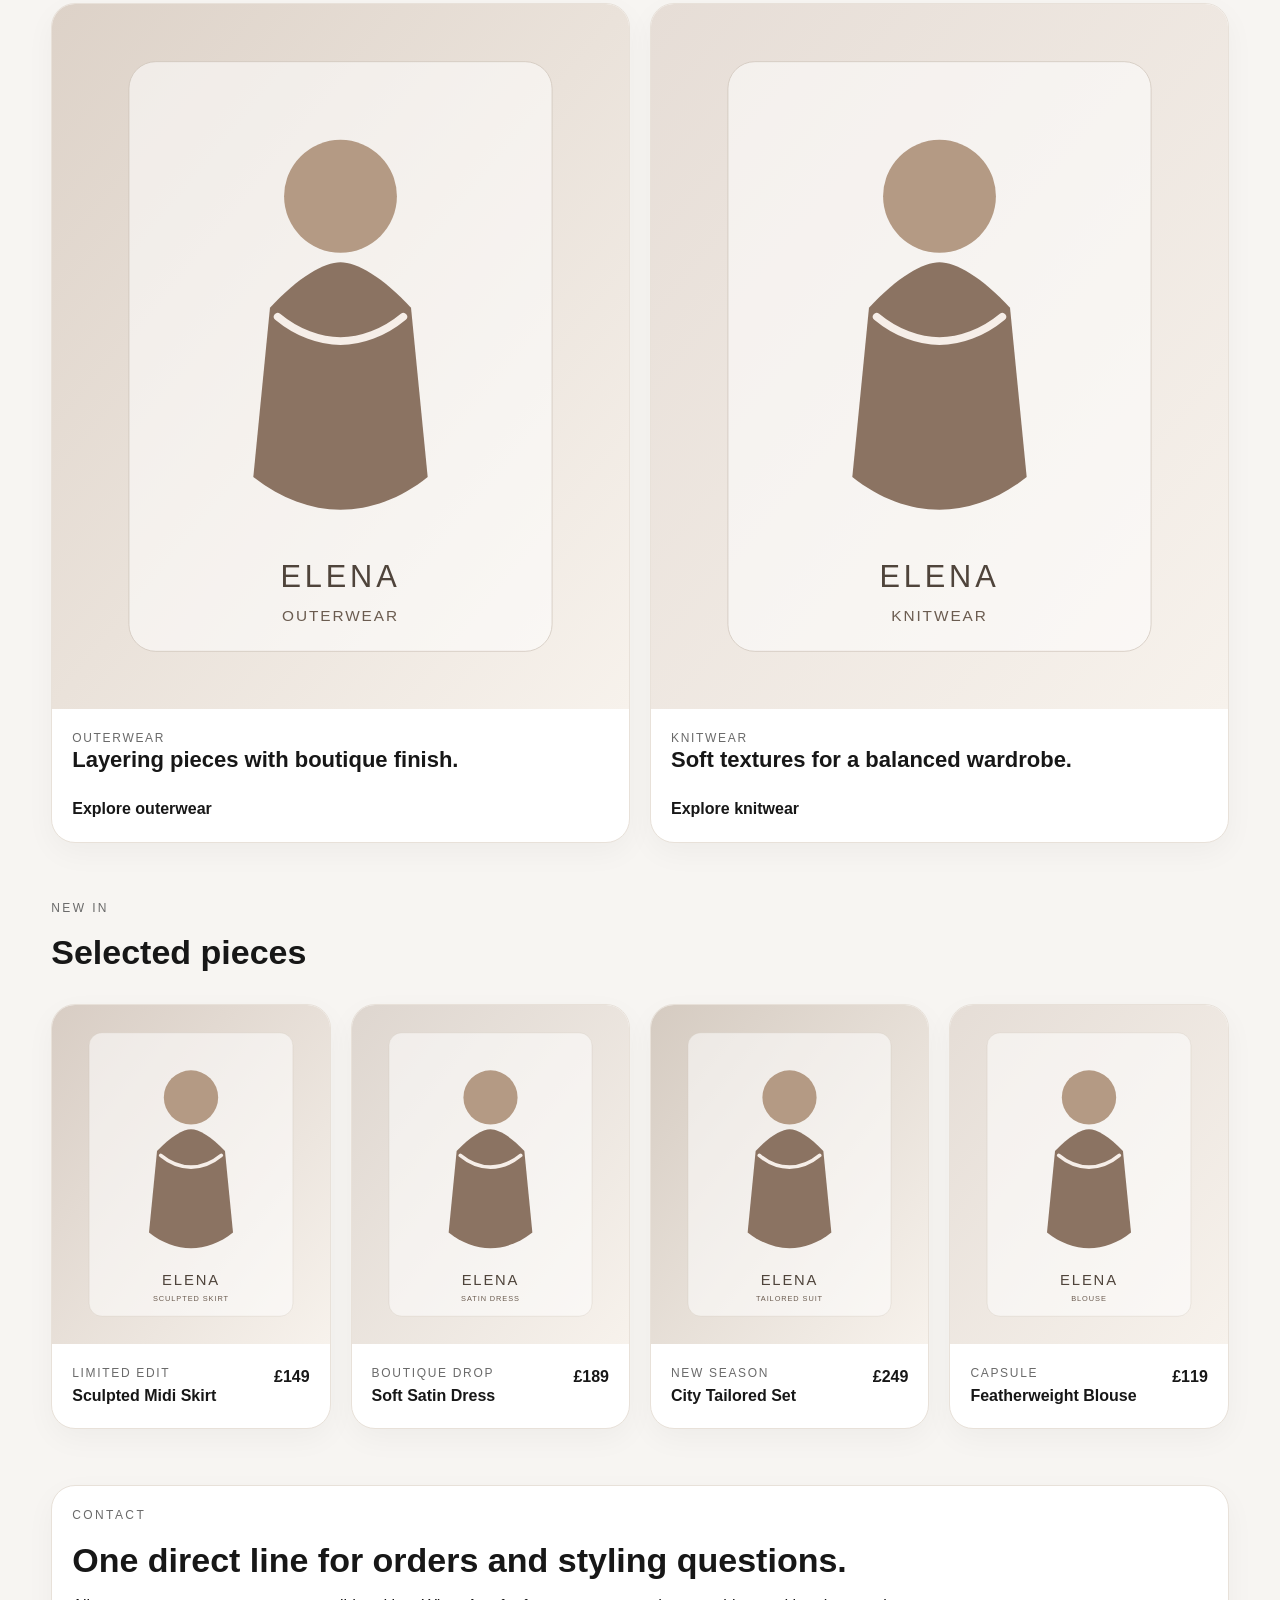
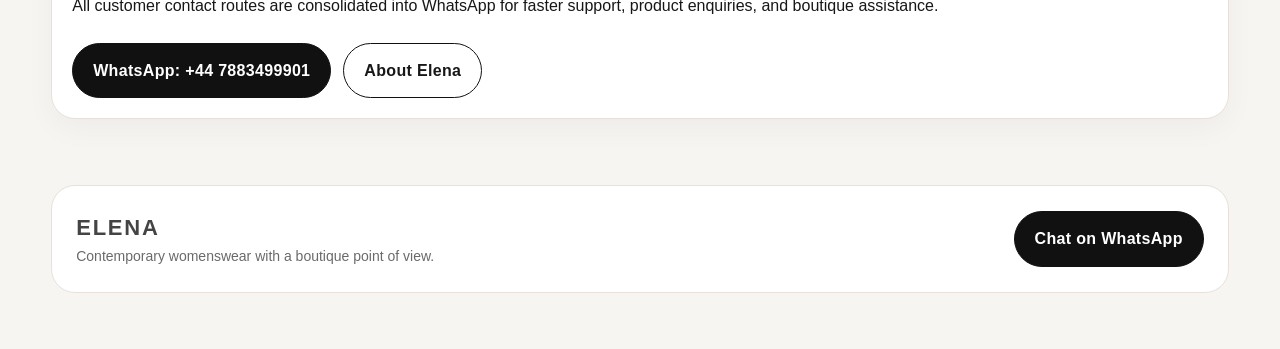
==== commit 9eee9af3: "Add files via upload" ====
--- a/index.html
+++ b/index.html
@@ -5,7 +5,7 @@
   <meta name="viewport" content="width=device-width,initial-scale=1">
   <title>Home | Elena</title>
   <meta name="description" content="Elena boutique womenswear. Explore skirts, dresses, suits, outerwear and more.">
-  <link rel="stylesheet" href="assets/styles.css">
+  <link rel="stylesheet" href="styles.css">
 </head>
 <body>
   
@@ -152,7 +152,7 @@
         </div>
       </div>
     </footer>
-    <script src="assets/script.js"></script>
+    <script src="script.js"></script>
     
 </body>
 </html>
--- a/styles.css
+++ b/styles.css
@@ -0,0 +1,102 @@
+
+:root{
+  --bg:#f7f5f2;
+  --surface:#ffffff;
+  --text:#171717;
+  --muted:#6a6a6a;
+  --line:#e8e1d9;
+  --accent:#111111;
+  --soft:#efe9e2;
+}
+*{box-sizing:border-box}
+html{scroll-behavior:smooth}
+body{
+  margin:0;
+  font-family: Arial, Helvetica, sans-serif;
+  color:var(--text);
+  background:var(--bg);
+  line-height:1.6;
+}
+a{color:inherit;text-decoration:none}
+img{max-width:100%;display:block}
+.container{width:min(1180px,92%);margin:0 auto}
+.topbar{
+  background:#111;color:#fff;font-size:14px;
+}
+.topbar .container{display:flex;justify-content:center;align-items:center;padding:10px 0}
+.topbar a{font-weight:700;text-decoration:underline}
+header{
+  position:sticky;top:0;z-index:10;
+  background:rgba(247,245,242,.95);
+  backdrop-filter: blur(12px);
+  border-bottom:1px solid var(--line);
+}
+.nav-wrap{display:flex;align-items:center;justify-content:space-between;padding:18px 0}
+.brand{font-size:28px;font-weight:700;letter-spacing:.08em}
+nav{display:flex;gap:18px;flex-wrap:wrap;justify-content:flex-end}
+nav a{font-size:14px;text-transform:uppercase;letter-spacing:.08em}
+nav a:hover,.active{opacity:.6}
+.hero{
+  padding:48px 0 28px;
+}
+.hero-grid{
+  display:grid;grid-template-columns:1.2fr .8fr;gap:22px;align-items:stretch;
+}
+.hero-card,.feature-card,.look-card,.content-card,.product-card,.about-card{
+  background:var(--surface);
+  border:1px solid var(--line);
+  border-radius:24px;
+  overflow:hidden;
+  box-shadow:0 10px 30px rgba(0,0,0,.04);
+}
+.hero-copy{padding:42px}
+.kicker{font-size:12px;letter-spacing:.2em;text-transform:uppercase;color:var(--muted);margin-bottom:16px}
+h1,h2,h3{line-height:1.1;margin:0 0 14px}
+h1{font-size:54px}
+h2{font-size:34px}
+h3{font-size:22px}
+p{margin:0 0 14px}
+.lead{font-size:18px;color:#333;max-width:54ch}
+.actions{display:flex;gap:12px;flex-wrap:wrap;margin-top:24px}
+.btn{
+  display:inline-block;padding:14px 20px;border-radius:999px;border:1px solid #111;
+  font-weight:700;letter-spacing:.02em
+}
+.btn.primary{background:#111;color:#fff}
+.btn.secondary{background:transparent}
+.btn:hover{transform:translateY(-1px)}
+.section{padding:28px 0}
+.section-head{display:flex;align-items:end;justify-content:space-between;gap:20px;margin-bottom:18px}
+.grid-3{display:grid;grid-template-columns:repeat(3,1fr);gap:20px}
+.grid-4{display:grid;grid-template-columns:repeat(4,1fr);gap:20px}
+.grid-2{display:grid;grid-template-columns:repeat(2,1fr);gap:20px}
+.feature-copy,.look-copy,.content-copy,.about-copy,.product-copy{padding:20px}
+.meta{font-size:12px;letter-spacing:.14em;color:var(--muted);text-transform:uppercase}
+.card-link{display:inline-block;margin-top:10px;font-weight:700}
+.page-intro{padding:34px 0 8px}
+.page-intro p{max-width:60ch;color:#3d3d3d}
+.product-copy{display:flex;justify-content:space-between;align-items:flex-start;gap:16px}
+.price{font-weight:700}
+.badge{
+  display:inline-block;background:var(--soft);border:1px solid var(--line);
+  padding:6px 10px;border-radius:999px;font-size:12px;text-transform:uppercase;letter-spacing:.08em
+}
+footer{padding:38px 0 56px;color:#444}
+.footer-box{
+  background:var(--surface);border:1px solid var(--line);border-radius:24px;padding:24px;
+  display:flex;justify-content:space-between;gap:20px;align-items:center;flex-wrap:wrap
+}
+.small{font-size:14px;color:var(--muted)}
+.breadcrumb{font-size:13px;color:var(--muted);margin-bottom:12px}
+.breadcrumb a{text-decoration:underline}
+@media (max-width: 980px){
+  .hero-grid,.grid-4,.grid-3,.grid-2{grid-template-columns:1fr 1fr}
+  h1{font-size:42px}
+}
+@media (max-width: 720px){
+  nav{display:none}
+  .hero-grid,.grid-4,.grid-3,.grid-2{grid-template-columns:1fr}
+  .hero-copy{padding:28px}
+  h1{font-size:34px}
+  .section-head{align-items:flex-start;flex-direction:column}
+}
